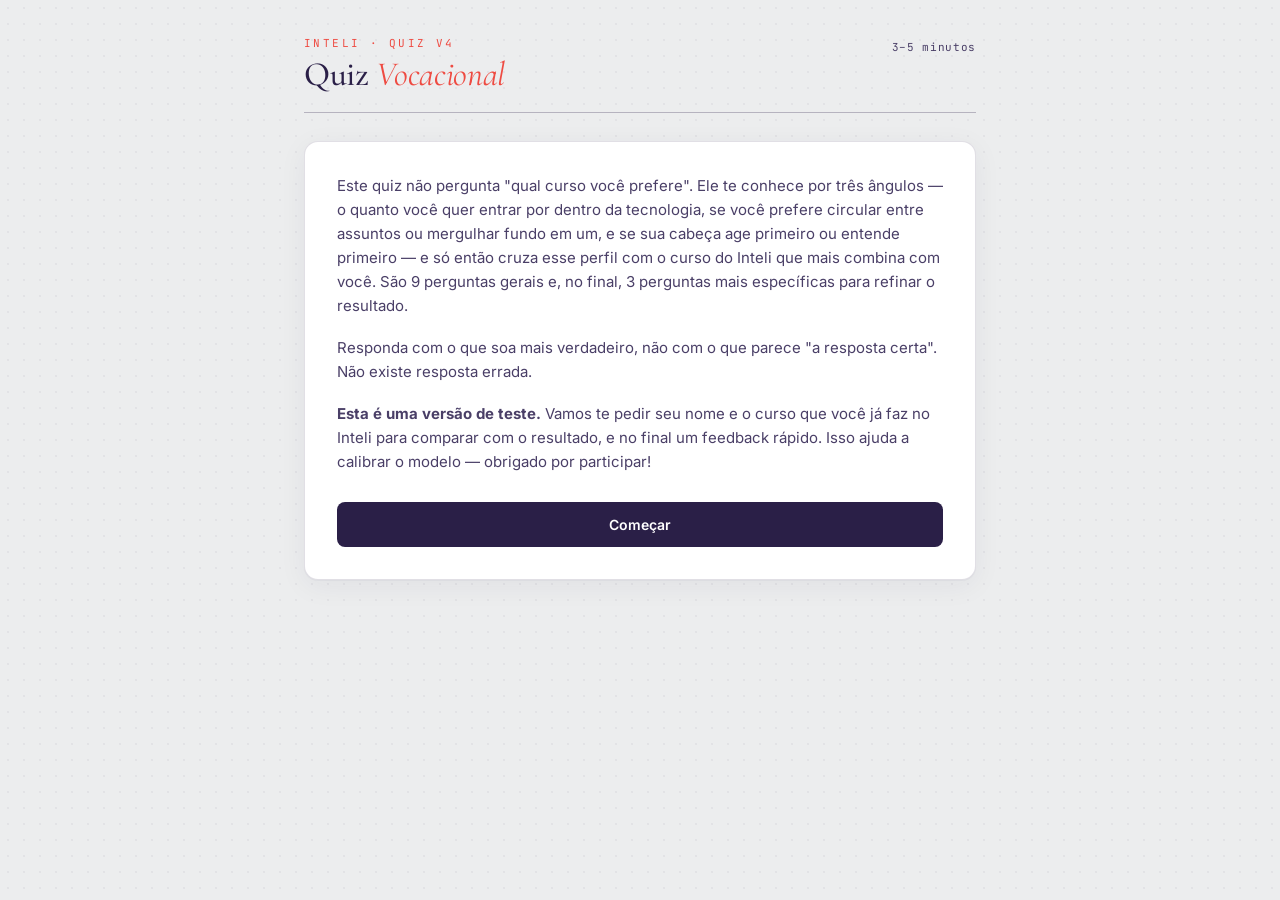
==== v4/index.html @ 9b3fcc33 "feat: adiciona v4" ====
<!DOCTYPE html>
<html lang="pt-BR">
<head>
<meta charset="UTF-8">
<meta name="viewport" content="width=device-width, initial-scale=1">
<title>Quiz Vocacional · Inteli (v4)</title>
<link rel="preconnect" href="https://fonts.googleapis.com">
<link rel="preconnect" href="https://fonts.gstatic.com" crossorigin>
<link href="https://fonts.googleapis.com/css2?family=Cormorant+Garamond:ital,wght@0,400;0,500;0,600;0,700;1,400&family=Inter:wght@300;400;500;600;700&family=JetBrains+Mono:wght@400;500&display=swap" rel="stylesheet">
<link rel="stylesheet" href="style.css">
</head>
<body>
<div class="container" id="app"></div>
<script src="config.js"></script>
<script src="questions.js"></script>
<script src="app.js"></script>
</body>
</html>
---- v4/style.css ----
:root {
  --ink: #2A1F47;
  --ink-2: #3A2E5C;
  --ink-soft: #4A3F67;
  --coral: #EE4B42;
  --coral-soft: #F5A8A3;
  --paper: #ECEDEE;
  --paper-warm: #F4F1ED;
  --line: rgba(42, 31, 71, 0.14);
  --line-strong: rgba(42, 31, 71, 0.28);
  --c-ancora: #2E7D5C;
  --c-fronteira: #C68A2E;
  --c-distante: #8B6FAB;
  --c-orfao: #B83A52;
}

* { box-sizing: border-box; margin: 0; padding: 0; }

html, body {
  min-height: 100%;
  background: var(--paper);
  font-family: 'Inter', sans-serif;
  color: var(--ink);
  -webkit-font-smoothing: antialiased;
  background-image: radial-gradient(circle, rgba(42, 31, 71, 0.05) 1px, transparent 1px);
  background-size: 16px 16px;
}

.container {
  max-width: 720px;
  margin: 0 auto;
  padding: 36px 24px 80px;
}

header.top {
  display: flex;
  justify-content: space-between;
  align-items: flex-start;
  margin-bottom: 28px;
  padding-bottom: 20px;
  border-bottom: 1px solid var(--line-strong);
}

.eyebrow {
  font-family: 'JetBrains Mono', monospace;
  font-size: 11px;
  letter-spacing: 0.22em;
  color: var(--coral);
  text-transform: uppercase;
  margin-bottom: 8px;
}

h1 {
  font-family: 'Cormorant Garamond', serif;
  font-weight: 500;
  font-size: 34px;
  line-height: 1;
  letter-spacing: -0.01em;
  color: var(--ink);
}

h1 em {
  font-style: italic;
  color: var(--coral);
  font-weight: 400;
}

.header-meta {
  font-family: 'JetBrains Mono', monospace;
  font-size: 11px;
  color: var(--ink-soft);
  letter-spacing: 0.06em;
  margin-top: 4px;
  white-space: nowrap;
}

.progress-track {
  height: 4px;
  background: var(--line);
  border-radius: 2px;
  margin-bottom: 24px;
  overflow: hidden;
}
.progress-fill {
  height: 100%;
  background: var(--coral);
  border-radius: 2px;
  transition: width 0.3s ease;
}

.card {
  background: white;
  border: 1px solid var(--line);
  border-radius: 14px;
  padding: 32px;
  box-shadow: 0 1px 0 rgba(42,31,71,0.04), 0 6px 28px rgba(42,31,71,0.06);
}

.lead {
  font-size: 15px;
  line-height: 1.6;
  color: var(--ink-soft);
  margin-bottom: 18px;
}
.lead:last-of-type { margin-bottom: 28px; }

.tag-adapt {
  font-family: 'JetBrains Mono', monospace;
  font-size: 10px;
  letter-spacing: 0.14em;
  text-transform: uppercase;
  color: var(--coral);
  margin-bottom: 14px;
}

.btn-back {
  display: inline-block;
  border: none;
  background: none;
  padding: 0;
  margin-bottom: 16px;
  font-family: 'Inter', sans-serif;
  font-size: 12px;
  font-weight: 500;
  color: var(--ink-soft);
  cursor: pointer;
}
.btn-back:hover { color: var(--coral); }

.question-text {
  font-family: 'Cormorant Garamond', serif;
  font-weight: 600;
  font-size: 24px;
  line-height: 1.25;
  color: var(--ink);
  margin-bottom: 24px;
}

.scale {
  display: flex;
  align-items: flex-start;
  justify-content: space-between;
  gap: 2px;
  margin: 12px 0 8px;
}

.scale-btn {
  flex: 1;
  display: flex;
  flex-direction: column;
  align-items: center;
  border: none;
  background: none;
  padding: 4px 2px 2px;
  cursor: pointer;
  font-family: 'Inter', sans-serif;
}

/* Faixa de altura fixa: as bolinhas ficam centralizadas na mesma linha
   horizontal independente do tamanho de cada uma, e o rótulo abaixo
   sempre começa na mesma altura pra todo mundo. */
.scale-dot-wrap {
  display: flex;
  align-items: center;
  justify-content: center;
  height: 46px;
  margin-bottom: 10px;
}

.scale-dot {
  display: block;
  border-radius: 50%;
  border: 2px solid var(--line-strong);
  background: white;
  transition: all 0.12s ease;
}
.scale-dot.mag-0 { width: 17px; height: 17px; border-style: dashed; }
.scale-dot.mag-1 { width: 20px; height: 20px; }
.scale-dot.mag-2 { width: 31px; height: 31px; }
.scale-dot.mag-3 { width: 42px; height: 42px; }

.scale-btn:hover .scale-dot {
  border-color: var(--coral);
  background: var(--coral-soft);
}
.scale-btn:active .scale-dot,
.scale-btn:focus-visible .scale-dot {
  border-color: var(--coral);
  background: var(--coral);
}

.scale-label {
  font-size: 10px;
  line-height: 1.25;
  font-weight: 500;
  color: var(--ink-soft);
  text-align: center;
}
.scale-btn:hover {
  border-color: var(--coral);
  color: var(--ink);
  background: var(--paper-warm);
}

.btn-primary, .btn-secondary {
  font-family: 'Inter', sans-serif;
  font-weight: 600;
  font-size: 14px;
  border-radius: 8px;
  padding: 14px 24px;
  cursor: pointer;
  border: none;
}
.btn-primary {
  background: var(--ink);
  color: white;
  width: 100%;
}
.btn-primary:hover { background: var(--ink-2); }

.btn-secondary {
  background: transparent;
  border: 1px solid var(--line-strong);
  color: var(--ink-soft);
  width: 100%;
  margin-top: 8px;
}
.btn-secondary:hover { border-color: var(--coral); color: var(--coral); }

/* RESULTADO */
.profile-tag {
  display: inline-block;
  font-family: 'JetBrains Mono', monospace;
  font-size: 10px;
  letter-spacing: 0.16em;
  text-transform: uppercase;
  padding: 4px 10px;
  border-radius: 4px;
  font-weight: 500;
  margin-bottom: 16px;
}
.tag-ancora    { background: rgba(46,125,92,0.12);  color: var(--c-ancora); }
.tag-fronteira { background: rgba(198,138,46,0.14); color: var(--c-fronteira); }
.tag-distante  { background: rgba(139,111,171,0.14); color: var(--c-distante); }
.tag-orfao     { background: rgba(184,58,82,0.14);  color: var(--c-orfao); }

.interpretation {
  font-family: 'Cormorant Garamond', serif;
  font-style: italic;
  font-size: 20px;
  line-height: 1.4;
  color: var(--ink);
  margin-bottom: 20px;
}

.verdict-card {
  border-left: 4px solid var(--coral);
  padding: 16px 20px;
  background: var(--paper-warm);
  border-radius: 0 8px 8px 0;
  margin-bottom: 20px;
}
.verdict-card .label {
  font-family: 'JetBrains Mono', monospace;
  font-size: 9px;
  letter-spacing: 0.2em;
  color: var(--coral);
  text-transform: uppercase;
  margin-bottom: 6px;
}
.verdict-card .course {
  font-family: 'Cormorant Garamond', serif;
  font-weight: 700;
  font-size: 26px;
  color: var(--ink);
  line-height: 1.1;
}

.devolutiva {
  font-size: 14px;
  line-height: 1.6;
  color: var(--ink-soft);
  margin-bottom: 28px;
}
.devolutiva strong { color: var(--ink); }

.distances h4 {
  font-family: 'JetBrains Mono', monospace;
  font-size: 10px;
  letter-spacing: 0.18em;
  color: var(--ink);
  margin-bottom: 14px;
  text-transform: uppercase;
  font-weight: 500;
}
.scale-hint {
  color: var(--ink-soft);
  font-weight: 400;
  letter-spacing: 0.12em;
  text-transform: none;
}
.dist-row {
  display: grid;
  grid-template-columns: 150px 1fr 36px;
  align-items: center;
  gap: 10px;
  margin-bottom: 10px;
}
.dist-name { font-size: 12px; font-weight: 500; color: var(--ink); }
.dist-bar-track {
  height: 8px;
  background: var(--paper-warm);
  border-radius: 4px;
  overflow: hidden;
}
.dist-bar-fill { height: 100%; border-radius: 4px; }
.dist-bar-fill.closest { background: var(--coral); }
.dist-bar-fill.second  { background: var(--ink); }
.dist-bar-fill.other   { background: rgba(42,31,71,0.3); }
.dist-value {
  font-family: 'JetBrains Mono', monospace;
  font-size: 11px;
  color: var(--ink-soft);
  text-align: right;
}

.respostas {
  margin-top: 28px;
  padding-top: 24px;
  border-top: 1px solid var(--line);
}
.respostas h4 {
  font-family: 'JetBrains Mono', monospace;
  font-size: 10px;
  letter-spacing: 0.18em;
  color: var(--ink);
  margin-bottom: 14px;
  text-transform: uppercase;
  font-weight: 500;
}
.respostas h4.sub { margin-top: 24px; }
.resposta-row {
  border: 1px solid var(--line);
  background: var(--paper-warm);
  border-radius: 10px;
  padding: 14px 16px;
  margin-bottom: 10px;
}
.resposta-row:last-child { margin-bottom: 0; }
.resposta-pergunta {
  font-size: 13px;
  line-height: 1.45;
  color: var(--ink-soft);
  margin-bottom: 8px;
}
.resposta-valor {
  font-family: 'JetBrains Mono', monospace;
  font-size: 11px;
  font-weight: 500;
  color: var(--coral);
}
.resposta-valor strong {
  color: var(--ink);
  font-weight: 600;
}

/* DADOS PESSOAIS / FEEDBACK (piloto de teste) */
.field {
  margin-bottom: 20px;
}

.field label {
  display: block;
  font-size: 13px;
  font-weight: 500;
  color: var(--ink-soft);
  margin-bottom: 8px;
}

.field input[type="text"],
.field select,
.field textarea {
  width: 100%;
  font-family: 'Inter', sans-serif;
  font-size: 14px;
  color: var(--ink);
  border: 1px solid var(--line-strong);
  border-radius: 8px;
  padding: 12px 14px;
  background: white;
}

.field textarea {
  resize: vertical;
}

.field input[type="text"]:focus,
.field select:focus,
.field textarea:focus {
  outline: none;
  border-color: var(--coral);
}

.field-error {
  font-size: 13px;
  color: var(--c-orfao);
  margin-bottom: 12px;
  min-height: 18px;
}

.label-opt {
  font-weight: 400;
  color: rgba(74, 63, 103, 0.6);
}

/* Card de feedback logo abaixo do resultado, na mesma página */
.card.feedback {
  margin-top: 20px;
}

/* Destaque do curso real na lista de distâncias do resultado */
.badge-seu {
  display: inline-block;
  font-family: 'JetBrains Mono', monospace;
  font-size: 8px;
  letter-spacing: 0.12em;
  text-transform: uppercase;
  color: var(--coral);
  border: 1px solid var(--coral-soft);
  border-radius: 3px;
  padding: 1px 4px;
  margin-left: 6px;
  vertical-align: middle;
}
.dist-row.is-real .dist-name { font-weight: 600; }

/* BLOCO SUGESTÃO × REALIDADE */
.compare-block {
  border: 1px solid var(--line-strong);
  border-radius: 10px;
  padding: 18px 20px;
  background: var(--paper-warm);
  margin-bottom: 28px;
}

.compare-head {
  display: flex;
  align-items: center;
  justify-content: space-between;
  gap: 12px;
  margin-bottom: 16px;
}

.compare-title {
  font-family: 'JetBrains Mono', monospace;
  font-size: 10px;
  letter-spacing: 0.18em;
  text-transform: uppercase;
  font-weight: 500;
  color: var(--ink);
}

.compare-badge {
  font-family: 'JetBrains Mono', monospace;
  font-size: 9px;
  letter-spacing: 0.14em;
  text-transform: uppercase;
  padding: 3px 8px;
  border-radius: 4px;
  white-space: nowrap;
}
.compare-badge.hit  { background: rgba(46,125,92,0.14);  color: var(--c-ancora); }
.compare-badge.miss { background: rgba(184,58,82,0.12);  color: var(--c-orfao); }

.compare-courses {
  display: grid;
  grid-template-columns: 1fr auto 1fr;
  align-items: center;
  gap: 12px;
  padding-bottom: 16px;
  margin-bottom: 14px;
  border-bottom: 1px solid var(--line);
}

.compare-course-label {
  font-family: 'JetBrains Mono', monospace;
  font-size: 9px;
  letter-spacing: 0.16em;
  text-transform: uppercase;
  color: var(--coral);
  margin-bottom: 5px;
}

.compare-course-name {
  font-family: 'Cormorant Garamond', serif;
  font-weight: 600;
  font-size: 18px;
  line-height: 1.15;
  color: var(--ink);
}

.compare-arrow {
  font-family: 'JetBrains Mono', monospace;
  font-size: 18px;
  color: var(--line-strong);
}

.compare-scale-note {
  font-size: 11px;
  line-height: 1.45;
  color: var(--ink-soft);
  margin-bottom: 10px;
}
.compare-scale-note strong { color: var(--ink); }

.compare-metric {
  display: flex;
  align-items: baseline;
  justify-content: space-between;
  gap: 12px;
  padding: 5px 0;
}

.compare-metric-label {
  font-size: 12px;
  color: var(--ink-soft);
  line-height: 1.35;
}

.compare-metric-value {
  font-family: 'JetBrains Mono', monospace;
  font-size: 13px;
  font-weight: 500;
  color: var(--ink);
  white-space: nowrap;
}

.compare-note {
  font-size: 13px;
  line-height: 1.55;
  color: var(--ink-soft);
}

@media (max-width: 480px) {
  .scale { gap: 0; }
  .scale-btn { padding: 4px 1px 2px; }
  .scale-dot-wrap { height: 38px; margin-bottom: 8px; }
  .scale-dot.mag-0 { width: 14px; height: 14px; border-style: dashed; }
  .scale-dot.mag-1 { width: 16px; height: 16px; }
  .scale-dot.mag-2 { width: 25px; height: 25px; }
  .scale-dot.mag-3 { width: 34px; height: 34px; }
  .scale-label { font-size: 8.5px; }
  .dist-row { grid-template-columns: 100px 1fr 30px; }
  .compare-courses { grid-template-columns: 1fr; text-align: left; }
  .compare-arrow { display: none; }
  .compare-course-name { font-size: 16px; }
}
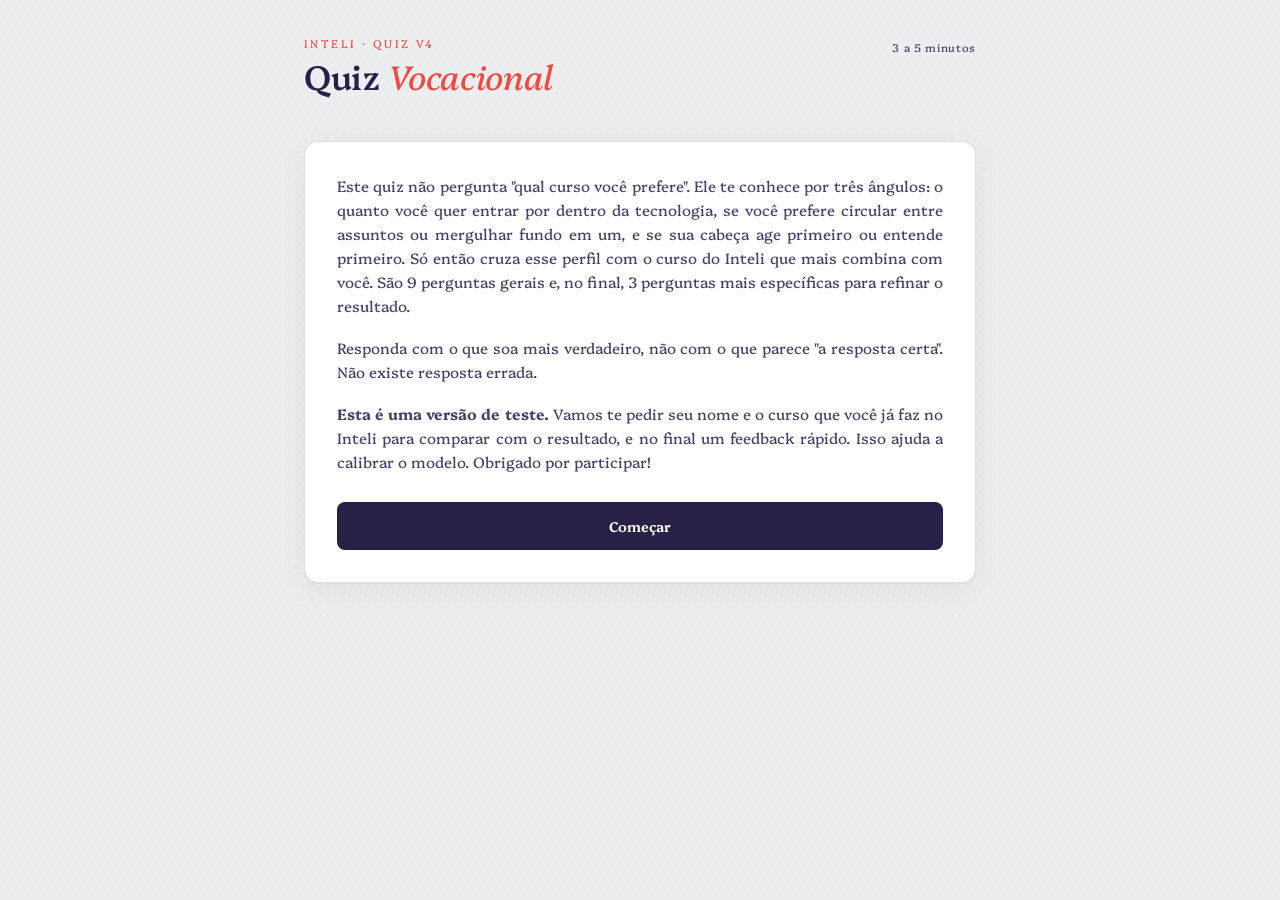
==== commit 9c113918: "feat: adiciona novo estilo" ====
--- a/v4/index.html
+++ b/v4/index.html
@@ -6,7 +6,7 @@
 <title>Quiz Vocacional · Inteli (v4)</title>
 <link rel="preconnect" href="https://fonts.googleapis.com">
 <link rel="preconnect" href="https://fonts.gstatic.com" crossorigin>
-<link href="https://fonts.googleapis.com/css2?family=Cormorant+Garamond:ital,wght@0,400;0,500;0,600;0,700;1,400&family=Inter:wght@300;400;500;600;700&family=JetBrains+Mono:wght@400;500&display=swap" rel="stylesheet">
+<link href="https://fonts.googleapis.com/css2?family=Platypi:ital,wght@0,300..800;1,300..800&display=swap" rel="stylesheet">
 <link rel="stylesheet" href="style.css">
 </head>
 <body>
--- a/v4/style.css
+++ b/v4/style.css
@@ -1,4 +1,5 @@
 :root {
+  --font: 'Platypi', Georgia, serif;
   --ink: #2A1F47;
   --ink-2: #3A2E5C;
   --ink-soft: #4A3F67;
@@ -19,7 +20,7 @@
 html, body {
   min-height: 100%;
   background: var(--paper);
-  font-family: 'Inter', sans-serif;
+  font-family: var(--font);
   color: var(--ink);
   -webkit-font-smoothing: antialiased;
   background-image: radial-gradient(circle, rgba(42, 31, 71, 0.05) 1px, transparent 1px);
@@ -38,11 +39,10 @@
   align-items: flex-start;
   margin-bottom: 28px;
   padding-bottom: 20px;
-  border-bottom: 1px solid var(--line-strong);
 }
 
 .eyebrow {
-  font-family: 'JetBrains Mono', monospace;
+  font-family: var(--font);
   font-size: 11px;
   letter-spacing: 0.22em;
   color: var(--coral);
@@ -51,7 +51,7 @@
 }
 
 h1 {
-  font-family: 'Cormorant Garamond', serif;
+  font-family: var(--font);
   font-weight: 500;
   font-size: 34px;
   line-height: 1;
@@ -66,7 +66,7 @@
 }
 
 .header-meta {
-  font-family: 'JetBrains Mono', monospace;
+  font-family: var(--font);
   font-size: 11px;
   color: var(--ink-soft);
   letter-spacing: 0.06em;
@@ -78,7 +78,7 @@
   height: 4px;
   background: var(--line);
   border-radius: 2px;
-  margin-bottom: 24px;
+  margin-bottom: 44px;
   overflow: hidden;
 }
 .progress-fill {
@@ -105,7 +105,7 @@
 .lead:last-of-type { margin-bottom: 28px; }
 
 .tag-adapt {
-  font-family: 'JetBrains Mono', monospace;
+  font-family: var(--font);
   font-size: 10px;
   letter-spacing: 0.14em;
   text-transform: uppercase;
@@ -119,7 +119,7 @@
   background: none;
   padding: 0;
   margin-bottom: 16px;
-  font-family: 'Inter', sans-serif;
+  font-family: var(--font);
   font-size: 12px;
   font-weight: 500;
   color: var(--ink-soft);
@@ -128,12 +128,13 @@
 .btn-back:hover { color: var(--coral); }
 
 .question-text {
-  font-family: 'Cormorant Garamond', serif;
+  font-family: var(--font);
   font-weight: 600;
-  font-size: 24px;
-  line-height: 1.25;
-  color: var(--ink);
-  margin-bottom: 24px;
+  font-size: 20px;
+  line-height: 1.3;
+  text-align: justify;
+  color: var(--ink);
+  margin-bottom: 36px;
 }
 
 .scale {
@@ -153,7 +154,7 @@
   background: none;
   padding: 4px 2px 2px;
   cursor: pointer;
-  font-family: 'Inter', sans-serif;
+  font-family: var(--font);
 }
 
 /* Faixa de altura fixa: as bolinhas ficam centralizadas na mesma linha
@@ -190,7 +191,7 @@
 }
 
 .scale-label {
-  font-size: 10px;
+  font-size: 12px;
   line-height: 1.25;
   font-weight: 500;
   color: var(--ink-soft);
@@ -203,7 +204,7 @@
 }
 
 .btn-primary, .btn-secondary {
-  font-family: 'Inter', sans-serif;
+  font-family: var(--font);
   font-weight: 600;
   font-size: 14px;
   border-radius: 8px;
@@ -230,7 +231,7 @@
 /* RESULTADO */
 .profile-tag {
   display: inline-block;
-  font-family: 'JetBrains Mono', monospace;
+  font-family: var(--font);
   font-size: 10px;
   letter-spacing: 0.16em;
   text-transform: uppercase;
@@ -245,7 +246,7 @@
 .tag-orfao     { background: rgba(184,58,82,0.14);  color: var(--c-orfao); }
 
 .interpretation {
-  font-family: 'Cormorant Garamond', serif;
+  font-family: var(--font);
   font-style: italic;
   font-size: 20px;
   line-height: 1.4;
@@ -261,7 +262,7 @@
   margin-bottom: 20px;
 }
 .verdict-card .label {
-  font-family: 'JetBrains Mono', monospace;
+  font-family: var(--font);
   font-size: 9px;
   letter-spacing: 0.2em;
   color: var(--coral);
@@ -269,7 +270,7 @@
   margin-bottom: 6px;
 }
 .verdict-card .course {
-  font-family: 'Cormorant Garamond', serif;
+  font-family: var(--font);
   font-weight: 700;
   font-size: 26px;
   color: var(--ink);
@@ -285,7 +286,7 @@
 .devolutiva strong { color: var(--ink); }
 
 .distances h4 {
-  font-family: 'JetBrains Mono', monospace;
+  font-family: var(--font);
   font-size: 10px;
   letter-spacing: 0.18em;
   color: var(--ink);
@@ -318,7 +319,7 @@
 .dist-bar-fill.second  { background: var(--ink); }
 .dist-bar-fill.other   { background: rgba(42,31,71,0.3); }
 .dist-value {
-  font-family: 'JetBrains Mono', monospace;
+  font-family: var(--font);
   font-size: 11px;
   color: var(--ink-soft);
   text-align: right;
@@ -330,7 +331,7 @@
   border-top: 1px solid var(--line);
 }
 .respostas h4 {
-  font-family: 'JetBrains Mono', monospace;
+  font-family: var(--font);
   font-size: 10px;
   letter-spacing: 0.18em;
   color: var(--ink);
@@ -354,7 +355,7 @@
   margin-bottom: 8px;
 }
 .resposta-valor {
-  font-family: 'JetBrains Mono', monospace;
+  font-family: var(--font);
   font-size: 11px;
   font-weight: 500;
   color: var(--coral);
@@ -381,7 +382,7 @@
 .field select,
 .field textarea {
   width: 100%;
-  font-family: 'Inter', sans-serif;
+  font-family: var(--font);
   font-size: 14px;
   color: var(--ink);
   border: 1px solid var(--line-strong);
@@ -421,7 +422,7 @@
 /* Destaque do curso real na lista de distâncias do resultado */
 .badge-seu {
   display: inline-block;
-  font-family: 'JetBrains Mono', monospace;
+  font-family: var(--font);
   font-size: 8px;
   letter-spacing: 0.12em;
   text-transform: uppercase;
@@ -452,7 +453,7 @@
 }
 
 .compare-title {
-  font-family: 'JetBrains Mono', monospace;
+  font-family: var(--font);
   font-size: 10px;
   letter-spacing: 0.18em;
   text-transform: uppercase;
@@ -461,7 +462,7 @@
 }
 
 .compare-badge {
-  font-family: 'JetBrains Mono', monospace;
+  font-family: var(--font);
   font-size: 9px;
   letter-spacing: 0.14em;
   text-transform: uppercase;
@@ -483,7 +484,7 @@
 }
 
 .compare-course-label {
-  font-family: 'JetBrains Mono', monospace;
+  font-family: var(--font);
   font-size: 9px;
   letter-spacing: 0.16em;
   text-transform: uppercase;
@@ -492,7 +493,7 @@
 }
 
 .compare-course-name {
-  font-family: 'Cormorant Garamond', serif;
+  font-family: var(--font);
   font-weight: 600;
   font-size: 18px;
   line-height: 1.15;
@@ -500,7 +501,7 @@
 }
 
 .compare-arrow {
-  font-family: 'JetBrains Mono', monospace;
+  font-family: var(--font);
   font-size: 18px;
   color: var(--line-strong);
 }
@@ -528,7 +529,7 @@
 }
 
 .compare-metric-value {
-  font-family: 'JetBrains Mono', monospace;
+  font-family: var(--font);
   font-size: 13px;
   font-weight: 500;
   color: var(--ink);
@@ -539,6 +540,17 @@
   font-size: 13px;
   line-height: 1.55;
   color: var(--ink-soft);
+}
+
+/* Textos corridos justificados (a pergunta já é justificada em .question-text) */
+.lead,
+.interpretation,
+.devolutiva,
+.resposta-pergunta,
+.field label,
+.compare-note,
+.compare-scale-note {
+  text-align: justify;
 }
 
 @media (max-width: 480px) {
@@ -549,7 +561,7 @@
   .scale-dot.mag-1 { width: 16px; height: 16px; }
   .scale-dot.mag-2 { width: 25px; height: 25px; }
   .scale-dot.mag-3 { width: 34px; height: 34px; }
-  .scale-label { font-size: 8.5px; }
+  .scale-label { font-size: 9.5px; }
   .dist-row { grid-template-columns: 100px 1fr 30px; }
   .compare-courses { grid-template-columns: 1fr; text-align: left; }
   .compare-arrow { display: none; }
